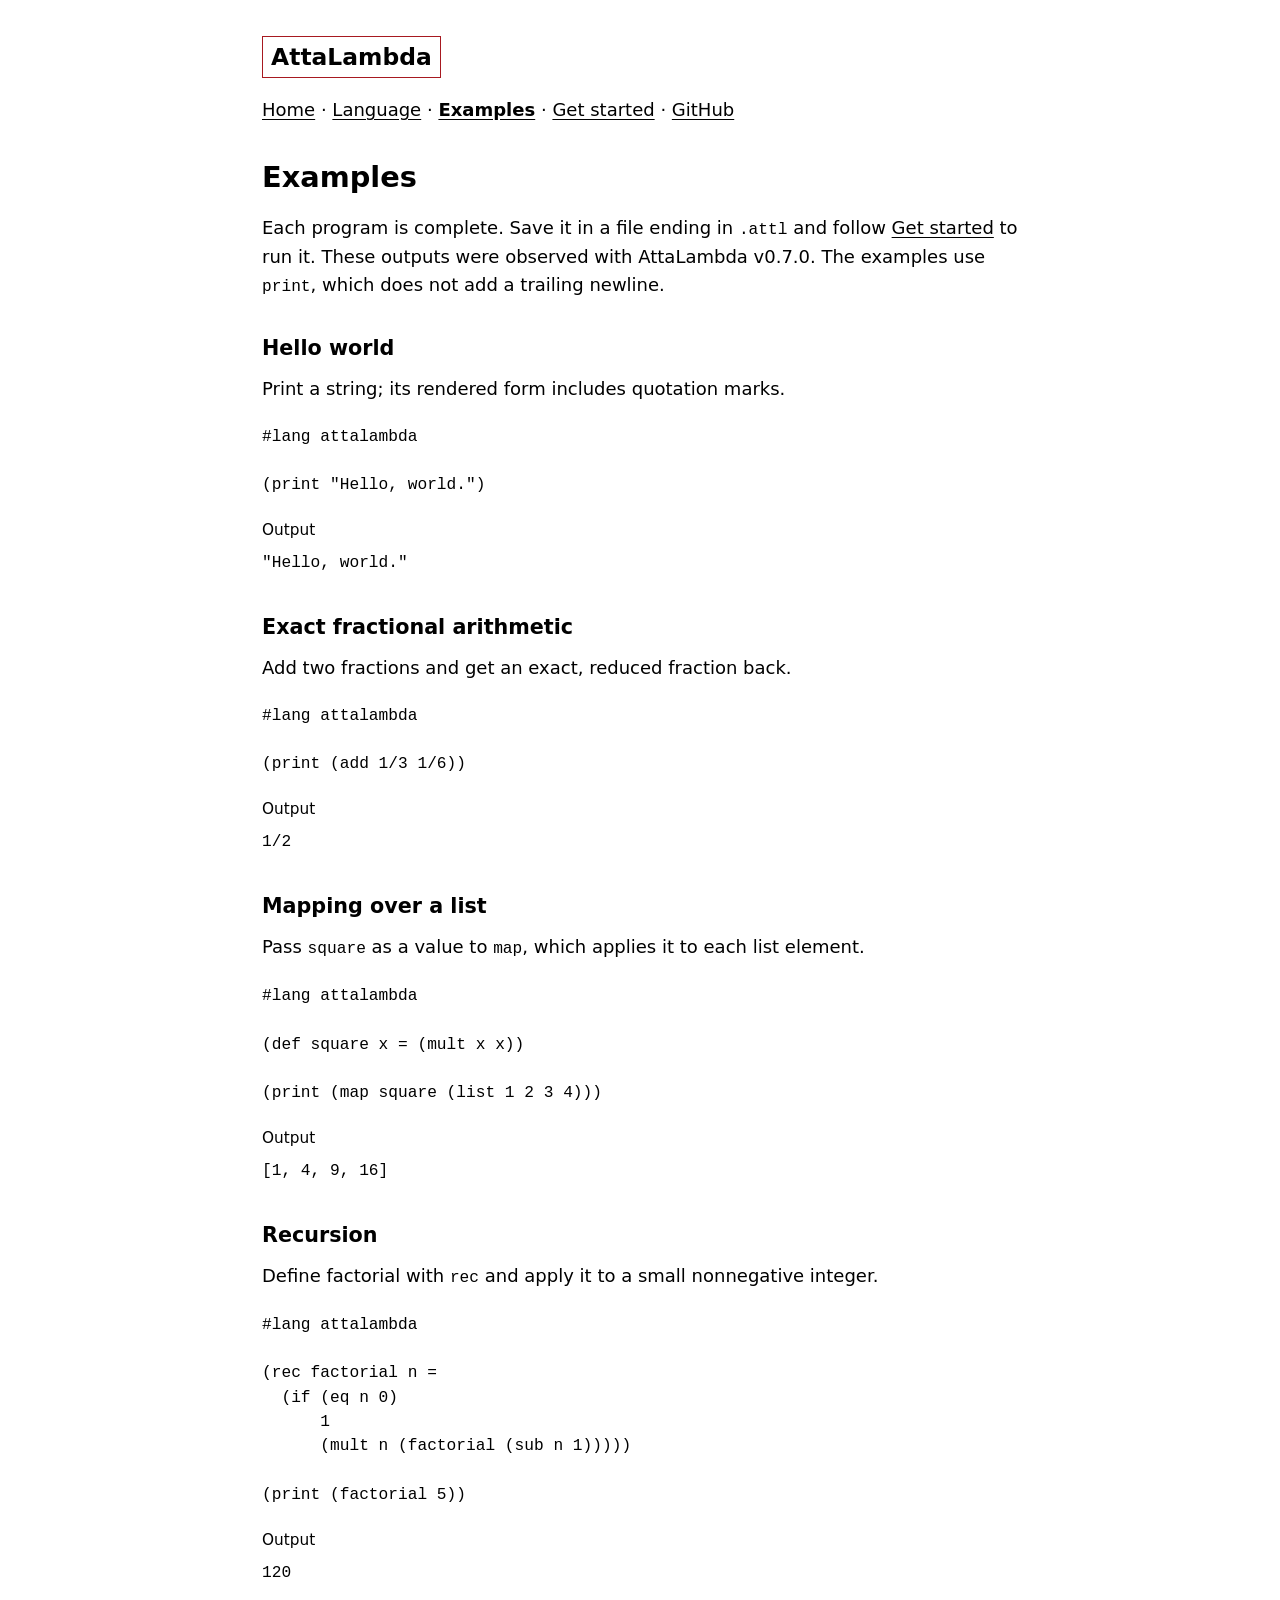
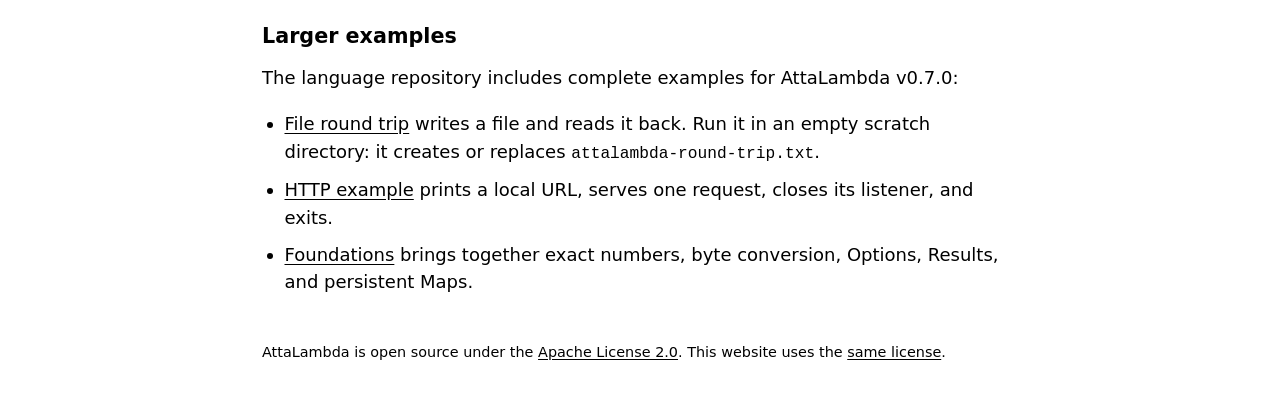
==== examples.html @ 46263fec "Build the minimal AttaLambda website Add four handwritten HTML pages and one shared stylesheet, with" ====
<!doctype html>
<html lang="en">
<head>
  <meta charset="utf-8">
  <meta name="viewport" content="width=device-width, initial-scale=1">
  <meta name="description" content="Four complete AttaLambda programs: hello world, exact fractions, mapping over a list, and recursion, with their observed output.">
  <title>Examples — AttaLambda</title>
  <link rel="stylesheet" href="style.css">
</head>
<body>
  <header>
    <a class="wordmark" href="index.html">AttaLambda</a>
    <nav aria-label="Main navigation">
      <a href="index.html">Home</a> <span aria-hidden="true">·</span>
      <a href="language.html">Language</a> <span aria-hidden="true">·</span>
      <a href="examples.html" aria-current="page">Examples</a> <span aria-hidden="true">·</span>
      <a href="get-started.html">Get started</a> <span aria-hidden="true">·</span>
      <a href="https://github.com/kserrec/attalambda">GitHub</a>
    </nav>
  </header>
  <main>
    <h1>Examples</h1>
    <p>Each program is complete. Save it in a file ending in <code>.attl</code>
      and follow <a href="get-started.html">Get started</a> to run it.
      These outputs were observed with AttaLambda v0.7.0. The examples use
      <code>print</code>, which does not add a trailing newline.</p>

    <h2 id="hello-world">Hello world</h2>
    <p>Print a string; its rendered form includes quotation marks.</p>
    <pre tabindex="0" aria-label="Hello world program"><code>#lang attalambda

(print "Hello, world.")</code></pre>
    <p class="output-label">Output</p>
    <pre tabindex="0" aria-label="Hello world output"><code>"Hello, world."</code></pre>

    <h2 id="fractions">Exact fractional arithmetic</h2>
    <p>Add two fractions and get an exact, reduced fraction back.</p>
    <pre tabindex="0" aria-label="Fractional arithmetic program"><code>#lang attalambda

(print (add 1/3 1/6))</code></pre>
    <p class="output-label">Output</p>
    <pre tabindex="0" aria-label="Fractional arithmetic output"><code>1/2</code></pre>

    <h2 id="mapping">Mapping over a list</h2>
    <p>Pass <code>square</code> as a value to <code>map</code>, which applies it
      to each list element.</p>
    <pre tabindex="0" aria-label="List mapping program"><code>#lang attalambda

(def square x = (mult x x))

(print (map square (list 1 2 3 4)))</code></pre>
    <p class="output-label">Output</p>
    <pre tabindex="0" aria-label="List mapping output"><code>[1, 4, 9, 16]</code></pre>

    <h2 id="recursion">Recursion</h2>
    <p>Define factorial with <code>rec</code> and apply it to a small
      nonnegative integer.</p>
    <pre tabindex="0" aria-label="Recursive factorial program"><code>#lang attalambda

(rec factorial n =
  (if (eq n 0)
      1
      (mult n (factorial (sub n 1)))))

(print (factorial 5))</code></pre>
    <p class="output-label">Output</p>
    <pre tabindex="0" aria-label="Factorial output"><code>120</code></pre>

    <h2 id="larger-examples">Larger examples</h2>
    <p>The language repository includes complete examples for AttaLambda v0.7.0:</p>
    <ul>
      <li><a href="https://github.com/kserrec/attalambda/blob/v0.7.0/examples/file-round-trip.attl">File
        round trip</a> writes a file and reads it back. Run it in an empty
        scratch directory: it creates or replaces <code>attalambda-round-trip.txt</code>.</li>
      <li><a href="https://github.com/kserrec/attalambda/blob/v0.7.0/examples/http-server.attl">HTTP
        example</a> prints a local URL, serves one request, closes its listener,
        and exits.</li>
      <li><a href="https://github.com/kserrec/attalambda/blob/v0.7.0/examples/foundations.attl">Foundations</a>
        brings together exact numbers, byte conversion, Options, Results, and
        persistent Maps.</li>
    </ul>
  </main>
  <footer>
    <p>AttaLambda is open source under the
      <a href="https://github.com/kserrec/attalambda/blob/v0.7.0/LICENSE">Apache License 2.0</a>.
      This website uses the <a href="LICENSE">same license</a>.</p>
  </footer>
</body>
</html>
---- style.css ----
:root {
  font-family: system-ui, -apple-system, BlinkMacSystemFont, "Segoe UI", sans-serif;
  font-size: 18px;
  line-height: 1.55;
  color: #000;
  background: #fff;
  color-scheme: light;
}

* {
  box-sizing: border-box;
}

body {
  max-width: 44rem;
  margin: 0 auto;
  padding: 2rem 1rem;
  overflow-wrap: anywhere;
}

a,
a:visited {
  color: #000;
  text-decoration: underline;
  text-underline-offset: 0.15em;
}

a:focus-visible,
pre:focus-visible {
  outline: 2px solid #a71920;
  outline-offset: 4px;
}

.wordmark {
  display: inline-block;
  border: 1px solid #a71920;
  padding: 0.1rem 0.45rem;
  font-size: 1.3rem;
  font-weight: 650;
  text-decoration: none;
}

nav {
  margin-top: 1rem;
}

nav a {
  white-space: nowrap;
}

nav [aria-current="page"] {
  font-weight: 650;
}

main {
  margin-top: 2rem;
}

h1,
h2 {
  line-height: 1.25;
  font-weight: 650;
}

h1 {
  font-size: 1.6rem;
  margin: 0 0 1rem;
}

h2 {
  font-size: 1.15rem;
  margin: 2rem 0 0.75rem;
}

p,
ul {
  margin: 0 0 1rem;
}

ul {
  padding-left: 1.25rem;
}

li + li {
  margin-top: 0.5rem;
}

code {
  font-family: ui-monospace, "SFMono-Regular", Consolas, "Liberation Mono", monospace;
  font-size: 0.9em;
}

pre {
  max-width: 100%;
  overflow-x: auto;
  overflow-wrap: normal;
  margin: 1rem 0;
  padding: 0.2rem 0;
  line-height: 1.5;
}

pre code {
  display: block;
}

.output-label {
  margin-bottom: 0;
  font-size: 0.85rem;
}

.output-label + pre {
  margin-top: 0.25rem;
}

footer {
  margin-top: 2.5rem;
  font-size: 0.8rem;
}

footer p {
  margin-bottom: 0.5rem;
}
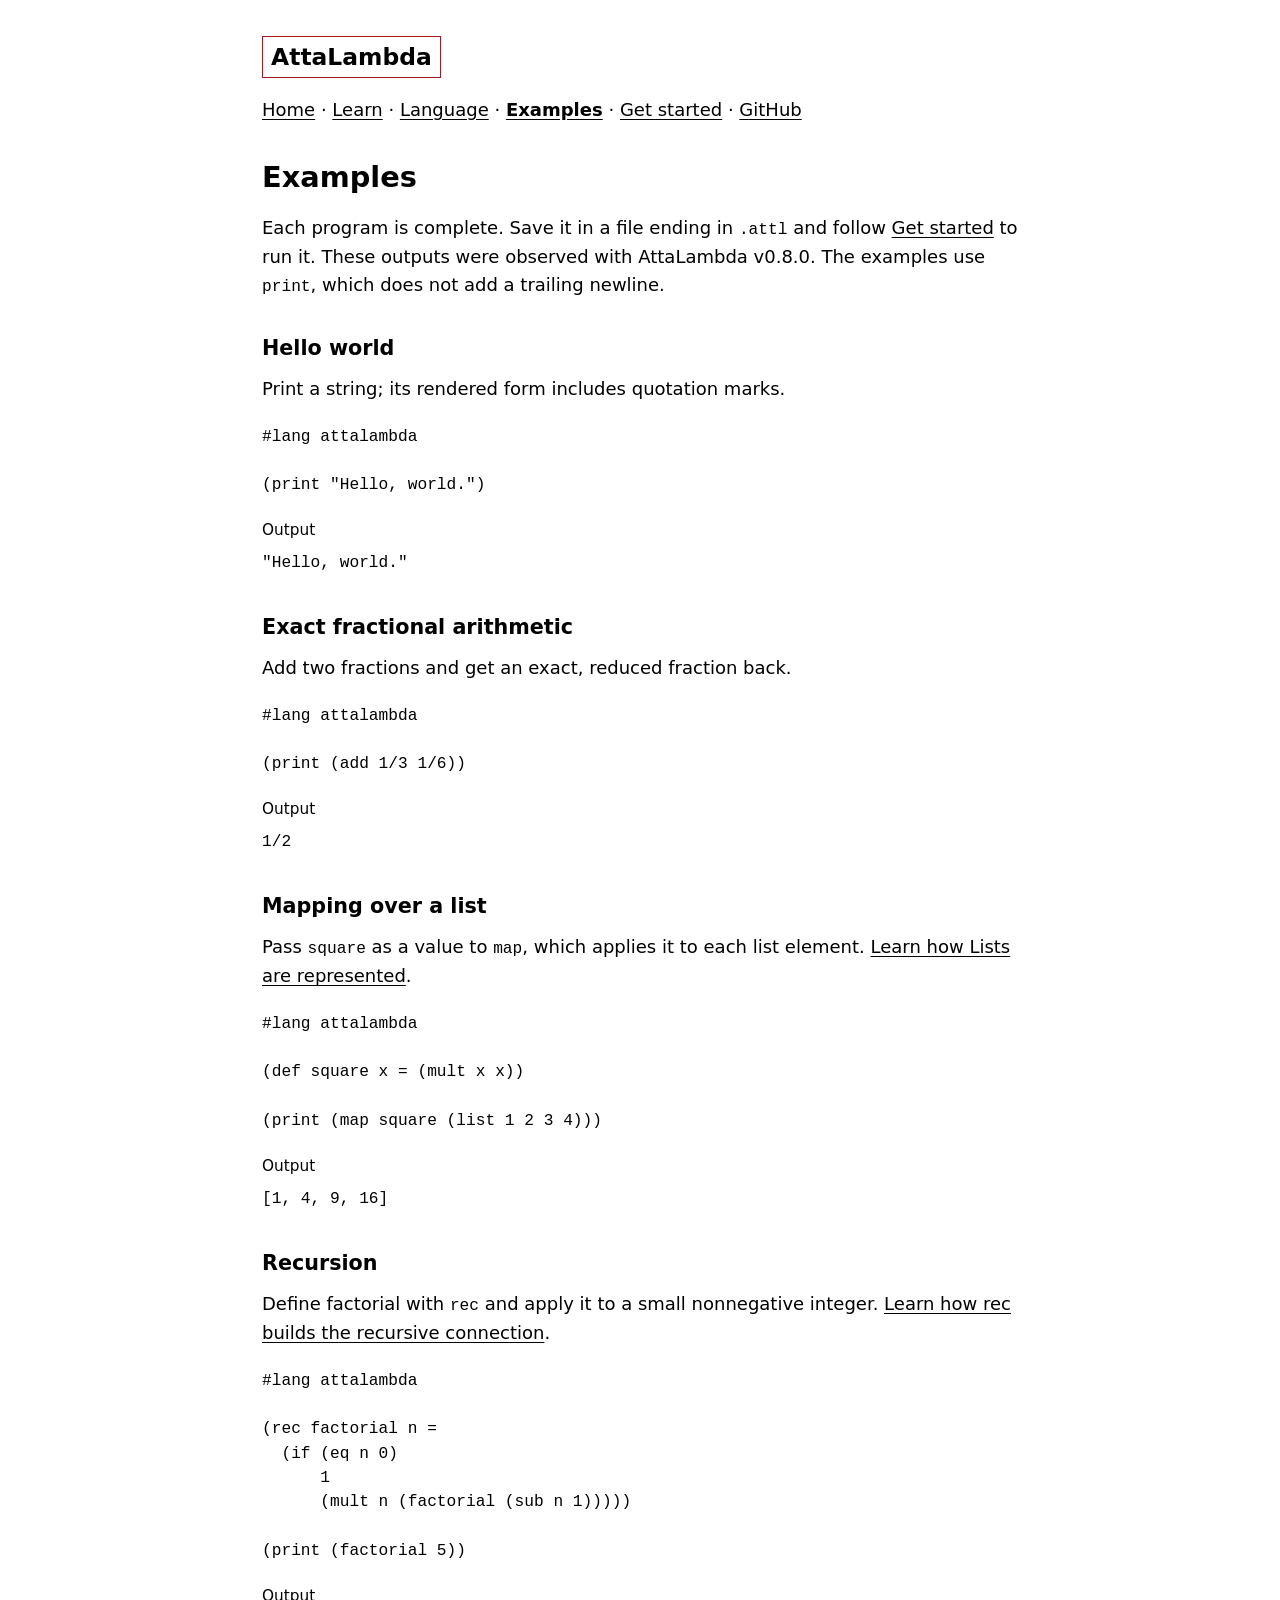
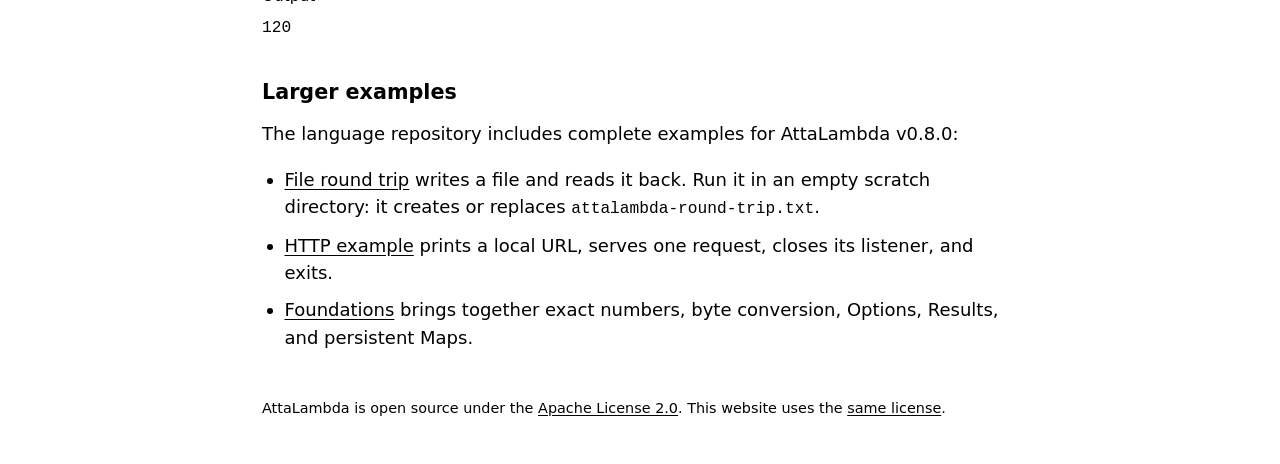
==== commit 7f0f12c4: "Teach AttaLambda from lambda calculus through runtime values Add the release-pinned Learn path, inte" ====
--- a/examples.html
+++ b/examples.html
@@ -12,6 +12,7 @@
     <a class="wordmark" href="index.html">AttaLambda</a>
     <nav aria-label="Main navigation">
       <a href="index.html">Home</a> <span aria-hidden="true">·</span>
+      <a href="learn.html">Learn</a> <span aria-hidden="true">·</span>
       <a href="language.html">Language</a> <span aria-hidden="true">·</span>
       <a href="examples.html" aria-current="page">Examples</a> <span aria-hidden="true">·</span>
       <a href="get-started.html">Get started</a> <span aria-hidden="true">·</span>
@@ -22,7 +23,7 @@
     <h1>Examples</h1>
     <p>Each program is complete. Save it in a file ending in <code>.attl</code>
       and follow <a href="get-started.html">Get started</a> to run it.
-      These outputs were observed with AttaLambda v0.7.0. The examples use
+      These outputs were observed with AttaLambda v0.8.0. The examples use
       <code>print</code>, which does not add a trailing newline.</p>
 
     <h2 id="hello-world">Hello world</h2>
@@ -43,7 +44,8 @@
 
     <h2 id="mapping">Mapping over a list</h2>
     <p>Pass <code>square</code> as a value to <code>map</code>, which applies it
-      to each list element.</p>
+      to each list element.
+      <a href="learn.html#lists">Learn how Lists are represented</a>.</p>
     <pre tabindex="0" aria-label="List mapping program"><code>#lang attalambda
 
 (def square x = (mult x x))
@@ -54,7 +56,8 @@
 
     <h2 id="recursion">Recursion</h2>
     <p>Define factorial with <code>rec</code> and apply it to a small
-      nonnegative integer.</p>
+      nonnegative integer.
+      <a href="learn.html#recursion">Learn how rec builds the recursive connection</a>.</p>
     <pre tabindex="0" aria-label="Recursive factorial program"><code>#lang attalambda
 
 (rec factorial n =
@@ -67,22 +70,22 @@
     <pre tabindex="0" aria-label="Factorial output"><code>120</code></pre>
 
     <h2 id="larger-examples">Larger examples</h2>
-    <p>The language repository includes complete examples for AttaLambda v0.7.0:</p>
+    <p>The language repository includes complete examples for AttaLambda v0.8.0:</p>
     <ul>
-      <li><a href="https://github.com/kserrec/attalambda/blob/v0.7.0/examples/file-round-trip.attl">File
+      <li><a href="https://github.com/kserrec/attalambda/blob/v0.8.0/examples/file-round-trip.attl">File
         round trip</a> writes a file and reads it back. Run it in an empty
         scratch directory: it creates or replaces <code>attalambda-round-trip.txt</code>.</li>
-      <li><a href="https://github.com/kserrec/attalambda/blob/v0.7.0/examples/http-server.attl">HTTP
+      <li><a href="https://github.com/kserrec/attalambda/blob/v0.8.0/examples/http-server.attl">HTTP
         example</a> prints a local URL, serves one request, closes its listener,
         and exits.</li>
-      <li><a href="https://github.com/kserrec/attalambda/blob/v0.7.0/examples/foundations.attl">Foundations</a>
+      <li><a href="https://github.com/kserrec/attalambda/blob/v0.8.0/examples/foundations.attl">Foundations</a>
         brings together exact numbers, byte conversion, Options, Results, and
         persistent Maps.</li>
     </ul>
   </main>
   <footer>
     <p>AttaLambda is open source under the
-      <a href="https://github.com/kserrec/attalambda/blob/v0.7.0/LICENSE">Apache License 2.0</a>.
+      <a href="https://github.com/kserrec/attalambda/blob/v0.8.0/LICENSE">Apache License 2.0</a>.
       This website uses the <a href="LICENSE">same license</a>.</p>
   </footer>
 </body>
--- a/style.css
+++ b/style.css
@@ -26,7 +26,8 @@
 }
 
 a:focus-visible,
-pre:focus-visible {
+pre:focus-visible,
+summary:focus-visible {
   outline: 2px solid #a71920;
   outline-offset: 4px;
 }
@@ -44,7 +45,7 @@
   margin-top: 1rem;
 }
 
-nav a {
+header nav a {
   white-space: nowrap;
 }
 
@@ -57,7 +58,8 @@
 }
 
 h1,
-h2 {
+h2,
+h3 {
   line-height: 1.25;
   font-weight: 650;
 }
@@ -72,17 +74,36 @@
   margin: 2rem 0 0.75rem;
 }
 
+h3 {
+  font-size: 1rem;
+  margin: 1.5rem 0 0.75rem;
+}
+
+[id] {
+  scroll-margin-top: 1rem;
+}
+
 p,
-ul {
+ul,
+ol {
   margin: 0 0 1rem;
 }
 
-ul {
+ul,
+ol {
   padding-left: 1.25rem;
 }
 
 li + li {
   margin-top: 0.5rem;
+}
+
+dt {
+  margin-top: 1rem;
+}
+
+dd {
+  margin: 0.25rem 0 1rem 1rem;
 }
 
 code {
@@ -103,13 +124,61 @@
   display: block;
 }
 
-.output-label {
+.output-label,
+.layer-label {
   margin-bottom: 0;
   font-size: 0.85rem;
 }
 
-.output-label + pre {
+.layer-label {
+  margin-top: 1rem;
+  text-transform: uppercase;
+  letter-spacing: 0.04em;
+  font-size: 0.75rem;
+}
+
+.output-label + pre,
+.layer-label + pre {
   margin-top: 0.25rem;
+}
+
+table {
+  width: 100%;
+  border-collapse: collapse;
+  margin: 1rem 0;
+}
+
+caption {
+  text-align: left;
+  font-size: 0.85rem;
+  margin-bottom: 0.5rem;
+}
+
+th,
+td {
+  text-align: left;
+  vertical-align: top;
+  border-bottom: 1px solid #ccc;
+  padding: 0.4rem 0.3rem;
+}
+
+details {
+  border-block: 1px solid #ccc;
+  padding: 0.75rem 0;
+  margin: 1.5rem 0;
+}
+
+summary {
+  cursor: pointer;
+}
+
+details[open] summary {
+  margin-bottom: 1rem;
+}
+
+.flow {
+  border-left: 1px solid #a71920;
+  padding-left: 1.75rem;
 }
 
 footer {
